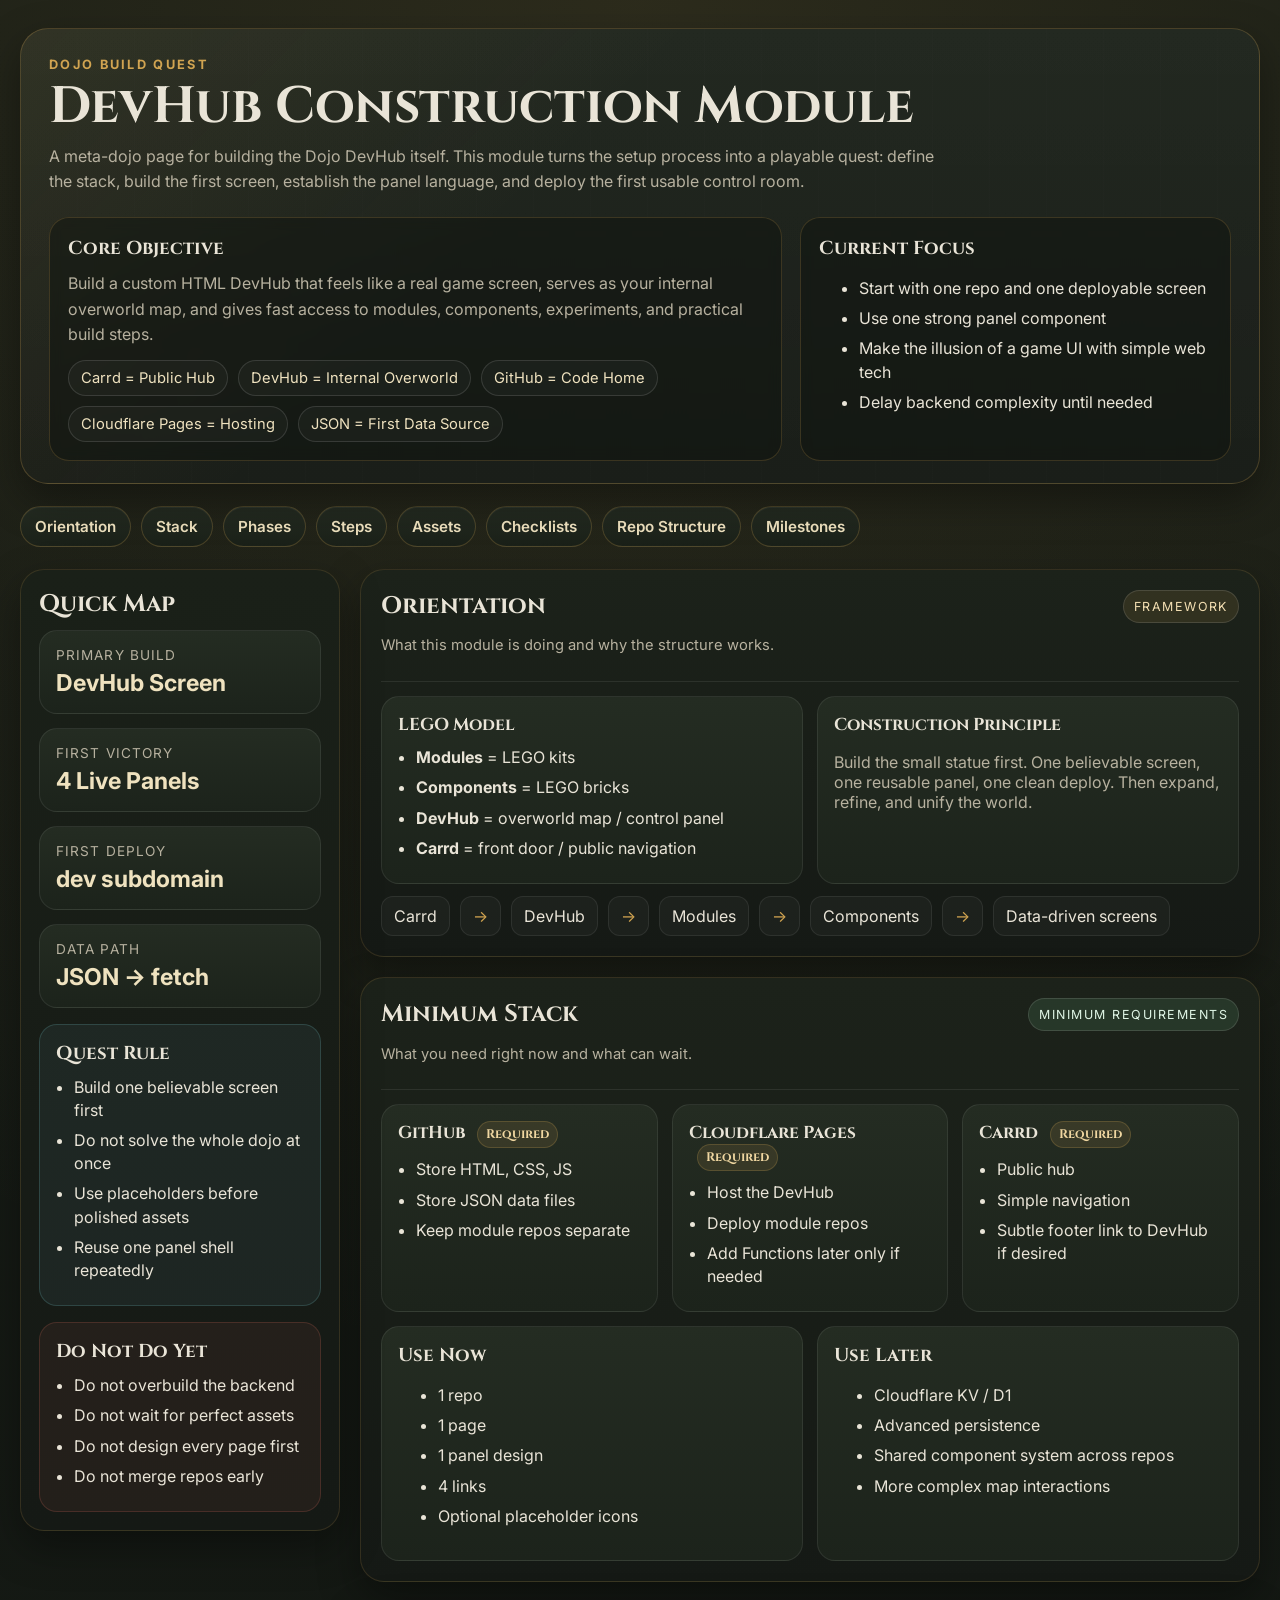
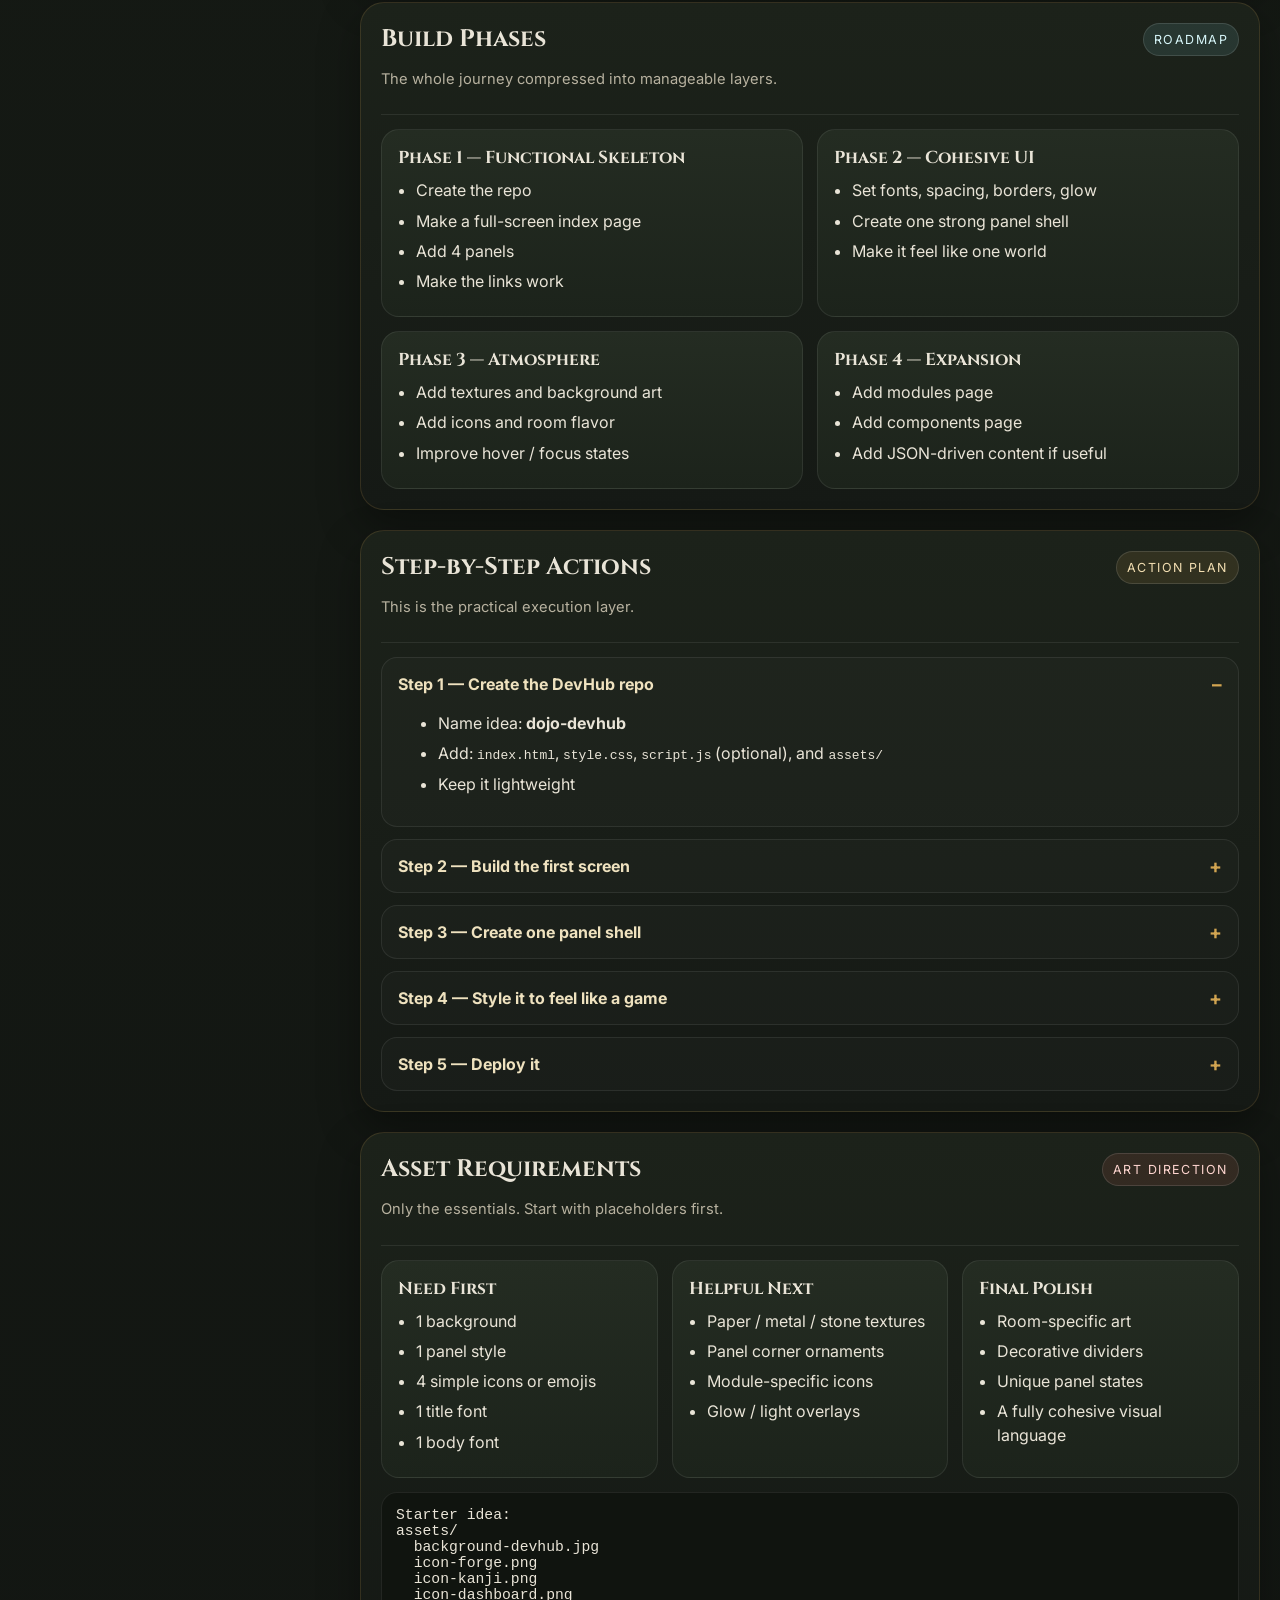
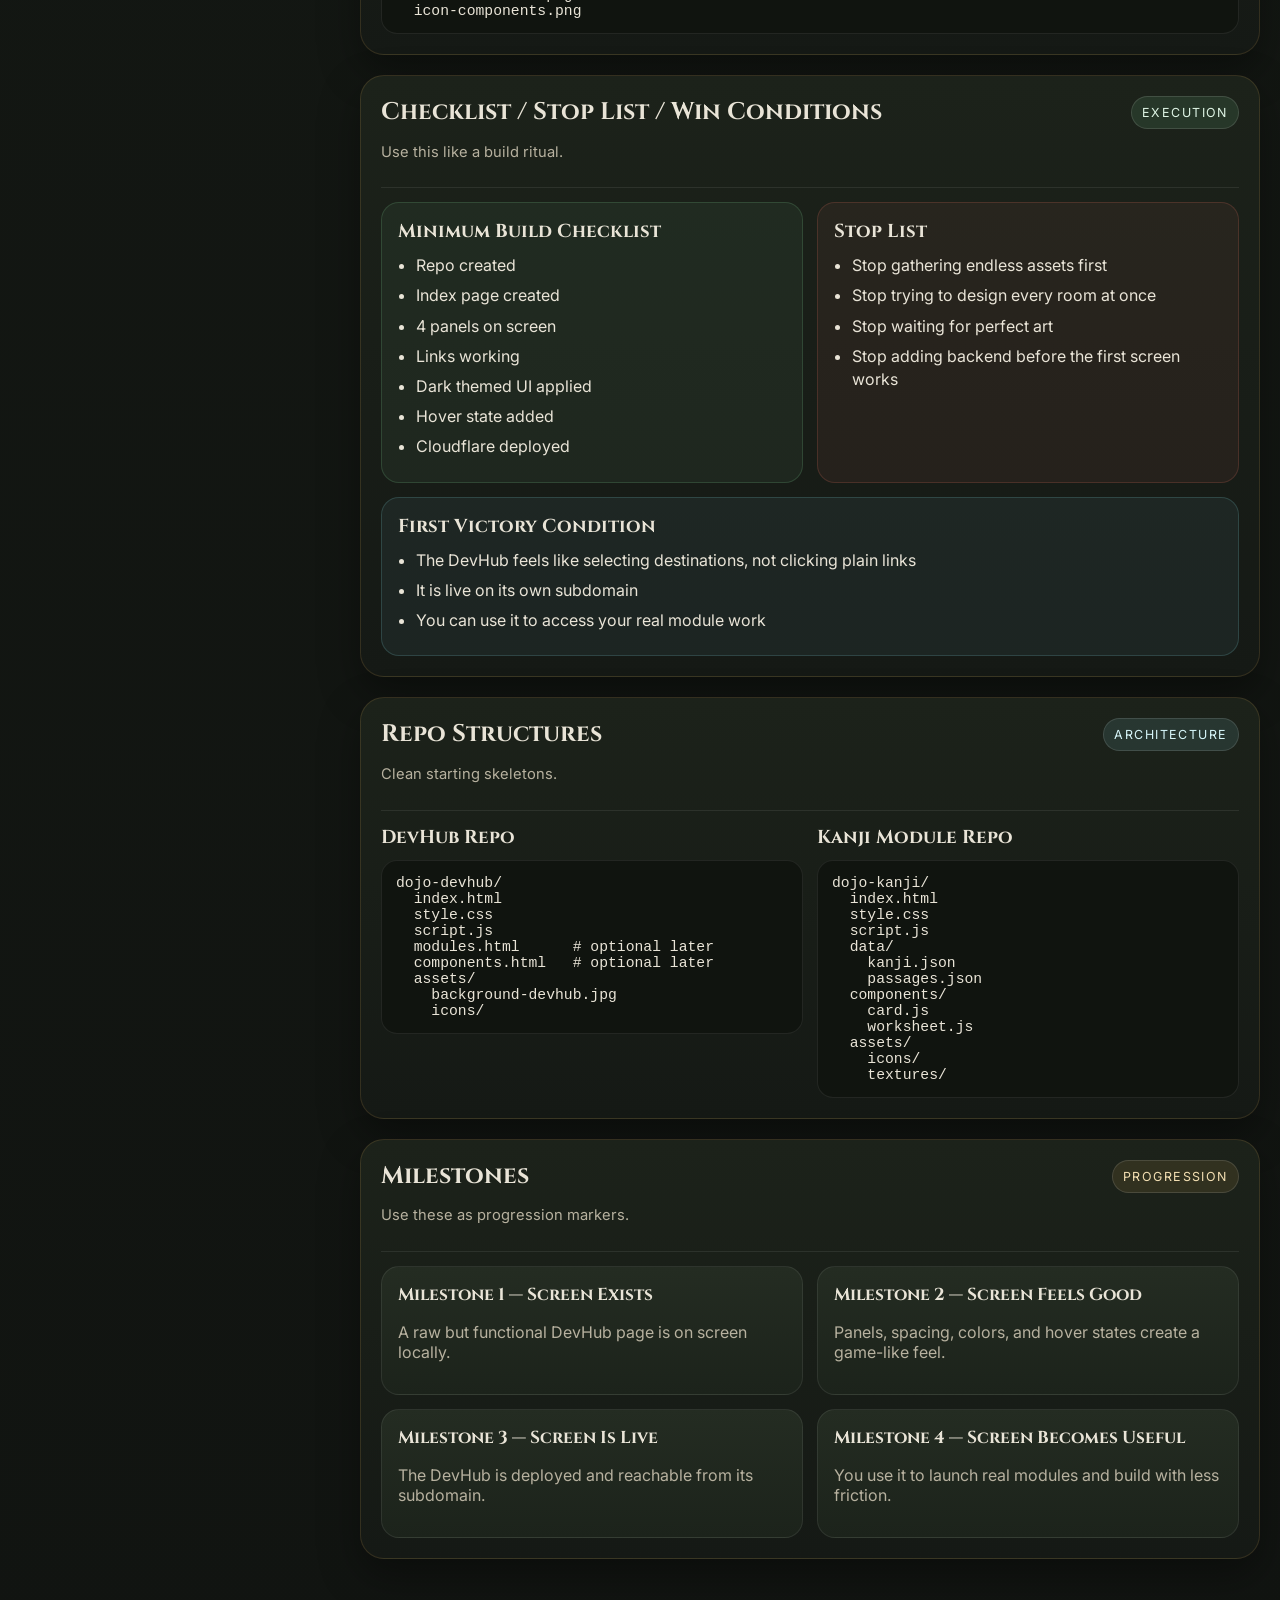
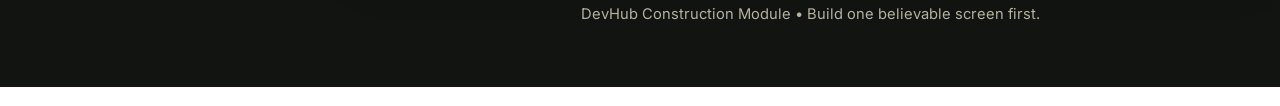
==== construction.html @ 9615971f "Add construction.html file" ====
<!DOCTYPE html>
<html lang="en">
<head>
<meta charset="UTF-8" />
<meta name="viewport" content="width=device-width, initial-scale=1.0" />
<title>Dojo DevHub Quest Module</title>
<link rel="preconnect" href="https://fonts.googleapis.com">
<link rel="preconnect" href="https://fonts.gstatic.com" crossorigin>
<link href="https://fonts.googleapis.com/css2?family=Cinzel:wght@500;700&family=Inter:wght@400;500;600;700&display=swap" rel="stylesheet">
<style>
  :root{
    --bg:#131712;
    --bg2:#1b2119;
    --panel:#20271e;
    --panel-2:#273025;
    --line:#46523f;
    --gold:#d1a451;
    --gold-dim:#8a6a30;
    --moss:#748464;
    --paper:#efe2bf;
    --text:#e9e4d7;
    --muted:#b7b19f;
    --ember:#ffb14d;
    --red:#c76758;
    --green:#6fb37f;
    --cyan:#6fb4bc;
    --shadow: 0 16px 40px rgba(0,0,0,.35);
    --radius:18px;
  }

  *{box-sizing:border-box}
  html,body{margin:0;padding:0;background:
    radial-gradient(circle at top, rgba(209,164,81,.12), transparent 28%),
    linear-gradient(180deg, #161b15 0%, #111411 100%);
    color:var(--text); font-family:Inter,system-ui,sans-serif;
  }

  .wrap{max-width:1300px;margin:0 auto;padding:28px 20px 64px;}
  .hero{
    position:relative; overflow:hidden;
    background:
      linear-gradient(180deg, rgba(255,255,255,.03), rgba(255,255,255,.01)),
      linear-gradient(135deg, rgba(209,164,81,.08), transparent 40%),
      linear-gradient(180deg, #1c221a, #171b16);
    border:1px solid rgba(209,164,81,.25);
    border-radius:28px;
    padding:28px 28px 22px;
    box-shadow:var(--shadow);
    margin-bottom:22px;
  }

  .hero:before{
    content:"";
    position:absolute; inset:0;
    background:
      repeating-linear-gradient(
        90deg,
        transparent 0 56px,
        rgba(255,255,255,.02) 56px 57px
      );
    opacity:.35; pointer-events:none;
  }

  .eyebrow{
    color:var(--gold); font-size:.8rem; letter-spacing:.18em; text-transform:uppercase;
    margin-bottom:8px; font-weight:700;
  }
  h1,h2,h3{font-family:Cinzel,serif; margin:0 0 10px}
  h1{font-size:clamp(2rem,4vw,3.3rem); line-height:1.05}
  .hero p{max-width:900px;color:var(--muted);margin:8px 0 0;line-height:1.6}
  .hero-grid{
    display:grid; grid-template-columns:1.7fr 1fr; gap:18px; margin-top:22px;
  }

  .summary-card,.focus-card{
    background:rgba(15,18,14,.45);
    border:1px solid rgba(209,164,81,.2);
    border-radius:20px;
    padding:18px;
    backdrop-filter: blur(6px);
  }

  .chips{display:flex; flex-wrap:wrap; gap:10px; margin-top:12px}
  .chip{
    border:1px solid rgba(255,255,255,.12);
    background:rgba(255,255,255,.03);
    padding:8px 12px;border-radius:999px;font-size:.92rem;color:var(--paper)
  }

  .topnav{
    display:flex; flex-wrap:wrap; gap:10px; margin-bottom:22px;
  }
  .navbtn{
    border:1px solid rgba(209,164,81,.25);
    background:linear-gradient(180deg, #242b21, #1b2119);
    color:var(--paper); padding:10px 14px; border-radius:999px; text-decoration:none;
    font-weight:600; font-size:.95rem;
    box-shadow:inset 0 1px 0 rgba(255,255,255,.05);
  }
  .navbtn:hover{border-color:rgba(209,164,81,.55); transform:translateY(-1px)}

  .layout{
    display:grid; grid-template-columns:320px 1fr; gap:20px;
  }

  .sidebar, .main-card{
    background:linear-gradient(180deg, #1a2018, #151915);
    border:1px solid rgba(209,164,81,.16);
    border-radius:24px;
    box-shadow:var(--shadow);
  }

  .sidebar{padding:18px; position:sticky; top:18px; height:max-content}
  .main{display:grid; gap:20px}

  .section{
    background:linear-gradient(180deg, #1c221a, #151915);
    border:1px solid rgba(209,164,81,.16);
    border-radius:24px;
    padding:20px;
    box-shadow:var(--shadow);
  }

  .section-head{
    display:flex; justify-content:space-between; align-items:flex-start; gap:12px; margin-bottom:14px;
    border-bottom:1px solid rgba(255,255,255,.08); padding-bottom:12px;
  }

  .muted{color:var(--muted)}
  .small{font-size:.92rem}
  .tag{
    font-size:.78rem; text-transform:uppercase; letter-spacing:.12em;
    border-radius:999px; padding:8px 10px; border:1px solid rgba(255,255,255,.12)
  }
  .tag.green{color:#dff5e5; background:rgba(111,179,127,.15)}
  .tag.gold{color:#f3dfb2; background:rgba(209,164,81,.12)}
  .tag.red{color:#ffd6d0; background:rgba(199,103,88,.14)}
  .tag.cyan{color:#d7f6f9; background:rgba(111,180,188,.14)}

  .stat-grid, .phase-grid, .kit-grid, .two-col{
    display:grid; gap:14px;
  }
  .stat-grid{grid-template-columns:repeat(4,1fr)}
  .phase-grid{grid-template-columns:repeat(2,1fr)}
  .kit-grid{grid-template-columns:repeat(3,1fr)}
  .two-col{grid-template-columns:1fr 1fr}

  .stat, .tile, .kit, .note{
    background:linear-gradient(180deg, #242c22, #1c231b);
    border:1px solid rgba(255,255,255,.08);
    border-radius:18px; padding:16px;
  }

  .stat .label{font-size:.85rem; color:var(--muted); text-transform:uppercase; letter-spacing:.08em}
  .stat .value{font-size:1.45rem; font-weight:700; margin-top:6px; color:var(--paper)}

  .tile h3,.kit h3{font-size:1.08rem; margin-bottom:8px}
  .tile ul,.kit ul,.checklist ul,.stoplist ul,.quest ul{margin:10px 0 0 18px; padding:0}
  li{margin:7px 0; line-height:1.45}
  .badge{
    display:inline-block; font-size:.78rem; margin-left:8px; padding:4px 8px; border-radius:999px;
    background:rgba(209,164,81,.12); border:1px solid rgba(209,164,81,.22); color:#f0d7a1;
  }

  details{
    border:1px solid rgba(255,255,255,.08);
    border-radius:16px; padding:14px 16px; background:rgba(255,255,255,.02)
  }
  details + details{margin-top:12px}
  summary{
    cursor:pointer; list-style:none; font-weight:700; color:var(--paper);
    display:flex; justify-content:space-between; align-items:center;
  }
  summary::-webkit-details-marker{display:none}
  summary:after{
    content:"+";
    color:var(--gold); font-size:1.2rem; font-weight:700;
  }
  details[open] summary:after{content:"–"}

  .path{
    display:flex; flex-wrap:wrap; gap:10px; align-items:center;
    margin-top:12px;
  }
  .path span{
    padding:9px 12px; border-radius:12px; background:rgba(255,255,255,.03);
    border:1px solid rgba(255,255,255,.08)
  }
  .arrow{color:var(--gold)}

  .checklist, .stoplist, .quest{
    border-radius:18px; padding:16px;
  }
  .checklist{background:rgba(111,179,127,.08); border:1px solid rgba(111,179,127,.22)}
  .stoplist{background:rgba(199,103,88,.08); border:1px solid rgba(199,103,88,.22)}
  .quest{background:rgba(111,180,188,.08); border:1px solid rgba(111,180,188,.22)}

  .mono{
    background:#10140f; color:#e9e4d7; border:1px solid rgba(255,255,255,.08); border-radius:16px;
    padding:14px; font-family:ui-monospace, SFMono-Regular, Menlo, monospace; font-size:.92rem; white-space:pre-wrap
  }

  .footer-note{
    text-align:center; color:var(--muted); margin-top:26px; font-size:.92rem
  }

  @media (max-width: 1040px){
    .layout{grid-template-columns:1fr}
    .sidebar{position:relative; top:auto}
    .hero-grid,.phase-grid,.kit-grid,.two-col,.stat-grid{grid-template-columns:1fr}
  }
</style>
</head>
<body>
  <div class="wrap">
    <section class="hero" id="top">
      <div class="eyebrow">Dojo Build Quest</div>
      <h1>DevHub Construction Module</h1>
      <p>
        A meta-dojo page for building the Dojo DevHub itself. This module turns the setup process into a playable quest:
        define the stack, build the first screen, establish the panel language, and deploy the first usable control room.
      </p>

      <div class="hero-grid">
        <div class="summary-card">
          <h3>Core Objective</h3>
          <p class="muted">
            Build a custom HTML DevHub that feels like a real game screen, serves as your internal overworld map,
            and gives fast access to modules, components, experiments, and practical build steps.
          </p>
          <div class="chips">
            <span class="chip">Carrd = Public Hub</span>
            <span class="chip">DevHub = Internal Overworld</span>
            <span class="chip">GitHub = Code Home</span>
            <span class="chip">Cloudflare Pages = Hosting</span>
            <span class="chip">JSON = First Data Source</span>
          </div>
        </div>

        <div class="focus-card">
          <h3>Current Focus</h3>
          <ul>
            <li>Start with one repo and one deployable screen</li>
            <li>Use one strong panel component</li>
            <li>Make the illusion of a game UI with simple web tech</li>
            <li>Delay backend complexity until needed</li>
          </ul>
        </div>
      </div>
    </section>

    <nav class="topnav">
      <a class="navbtn" href="#orientation">Orientation</a>
      <a class="navbtn" href="#stack">Stack</a>
      <a class="navbtn" href="#phases">Phases</a>
      <a class="navbtn" href="#steps">Steps</a>
      <a class="navbtn" href="#assets">Assets</a>
      <a class="navbtn" href="#checklists">Checklists</a>
      <a class="navbtn" href="#structure">Repo Structure</a>
      <a class="navbtn" href="#milestones">Milestones</a>
    </nav>

    <div class="layout">
      <aside class="sidebar">
        <h2>Quick Map</h2>
        <div class="stat-grid" style="grid-template-columns:1fr; margin-top:10px;">
          <div class="stat">
            <div class="label">Primary Build</div>
            <div class="value">DevHub Screen</div>
          </div>
          <div class="stat">
            <div class="label">First Victory</div>
            <div class="value">4 Live Panels</div>
          </div>
          <div class="stat">
            <div class="label">First Deploy</div>
            <div class="value">dev subdomain</div>
          </div>
          <div class="stat">
            <div class="label">Data Path</div>
            <div class="value">JSON → fetch</div>
          </div>
        </div>

        <div class="quest" style="margin-top:16px;">
          <h3>Quest Rule</h3>
          <ul>
            <li>Build one believable screen first</li>
            <li>Do not solve the whole dojo at once</li>
            <li>Use placeholders before polished assets</li>
            <li>Reuse one panel shell repeatedly</li>
          </ul>
        </div>

        <div class="stoplist" style="margin-top:16px;">
          <h3>Do Not Do Yet</h3>
          <ul>
            <li>Do not overbuild the backend</li>
            <li>Do not wait for perfect assets</li>
            <li>Do not design every page first</li>
            <li>Do not merge repos early</li>
          </ul>
        </div>
      </aside>

      <main class="main">
        <section class="section" id="orientation">
          <div class="section-head">
            <div>
              <h2>Orientation</h2>
              <p class="muted small">What this module is doing and why the structure works.</p>
            </div>
            <span class="tag gold">Framework</span>
          </div>

          <div class="two-col">
            <div class="tile">
              <h3>LEGO Model</h3>
              <ul>
                <li><strong>Modules</strong> = LEGO kits</li>
                <li><strong>Components</strong> = LEGO bricks</li>
                <li><strong>DevHub</strong> = overworld map / control panel</li>
                <li><strong>Carrd</strong> = front door / public navigation</li>
              </ul>
            </div>
            <div class="tile">
              <h3>Construction Principle</h3>
              <p class="muted">
                Build the small statue first. One believable screen, one reusable panel, one clean deploy.
                Then expand, refine, and unify the world.
              </p>
            </div>
          </div>

          <div class="path">
            <span>Carrd</span><span class="arrow">→</span>
            <span>DevHub</span><span class="arrow">→</span>
            <span>Modules</span><span class="arrow">→</span>
            <span>Components</span><span class="arrow">→</span>
            <span>Data-driven screens</span>
          </div>
        </section>

        <section class="section" id="stack">
          <div class="section-head">
            <div>
              <h2>Minimum Stack</h2>
              <p class="muted small">What you need right now and what can wait.</p>
            </div>
            <span class="tag green">Minimum Requirements</span>
          </div>

          <div class="kit-grid">
            <div class="kit">
              <h3>GitHub <span class="badge">Required</span></h3>
              <ul>
                <li>Store HTML, CSS, JS</li>
                <li>Store JSON data files</li>
                <li>Keep module repos separate</li>
              </ul>
            </div>
            <div class="kit">
              <h3>Cloudflare Pages <span class="badge">Required</span></h3>
              <ul>
                <li>Host the DevHub</li>
                <li>Deploy module repos</li>
                <li>Add Functions later only if needed</li>
              </ul>
            </div>
            <div class="kit">
              <h3>Carrd <span class="badge">Required</span></h3>
              <ul>
                <li>Public hub</li>
                <li>Simple navigation</li>
                <li>Subtle footer link to DevHub if desired</li>
              </ul>
            </div>
          </div>

          <div class="two-col" style="margin-top:14px;">
            <div class="note">
              <h3>Use Now</h3>
              <ul>
                <li>1 repo</li>
                <li>1 page</li>
                <li>1 panel design</li>
                <li>4 links</li>
                <li>Optional placeholder icons</li>
              </ul>
            </div>
            <div class="note">
              <h3>Use Later</h3>
              <ul>
                <li>Cloudflare KV / D1</li>
                <li>Advanced persistence</li>
                <li>Shared component system across repos</li>
                <li>More complex map interactions</li>
              </ul>
            </div>
          </div>
        </section>

        <section class="section" id="phases">
          <div class="section-head">
            <div>
              <h2>Build Phases</h2>
              <p class="muted small">The whole journey compressed into manageable layers.</p>
            </div>
            <span class="tag cyan">Roadmap</span>
          </div>

          <div class="phase-grid">
            <div class="tile">
              <h3>Phase 1 — Functional Skeleton</h3>
              <ul>
                <li>Create the repo</li>
                <li>Make a full-screen index page</li>
                <li>Add 4 panels</li>
                <li>Make the links work</li>
              </ul>
            </div>
            <div class="tile">
              <h3>Phase 2 — Cohesive UI</h3>
              <ul>
                <li>Set fonts, spacing, borders, glow</li>
                <li>Create one strong panel shell</li>
                <li>Make it feel like one world</li>
              </ul>
            </div>
            <div class="tile">
              <h3>Phase 3 — Atmosphere</h3>
              <ul>
                <li>Add textures and background art</li>
                <li>Add icons and room flavor</li>
                <li>Improve hover / focus states</li>
              </ul>
            </div>
            <div class="tile">
              <h3>Phase 4 — Expansion</h3>
              <ul>
                <li>Add modules page</li>
                <li>Add components page</li>
                <li>Add JSON-driven content if useful</li>
              </ul>
            </div>
          </div>
        </section>

        <section class="section" id="steps">
          <div class="section-head">
            <div>
              <h2>Step-by-Step Actions</h2>
              <p class="muted small">This is the practical execution layer.</p>
            </div>
            <span class="tag gold">Action Plan</span>
          </div>

          <details open>
            <summary>Step 1 — Create the DevHub repo</summary>
            <ul>
              <li>Name idea: <strong>dojo-devhub</strong></li>
              <li>Add: <code>index.html</code>, <code>style.css</code>, <code>script.js</code> (optional), and <code>assets/</code></li>
              <li>Keep it lightweight</li>
            </ul>
          </details>

          <details>
            <summary>Step 2 — Build the first screen</summary>
            <ul>
              <li>Make one full-screen custom HTML page</li>
              <li>Add 4 panels: Forge, Kanji, Components, Dashboard</li>
              <li>Each panel gets: title, subtitle, icon, link</li>
            </ul>
          </details>

          <details>
            <summary>Step 3 — Create one panel shell</summary>
            <ul>
              <li>Decide the panel frame style</li>
              <li>Use that same shell repeatedly</li>
              <li>Vary color and icon, not structure</li>
            </ul>
          </details>

          <details>
            <summary>Step 4 — Style it to feel like a game</summary>
            <ul>
              <li>Dark background</li>
              <li>Contrast with gold / ember highlights</li>
              <li>Border + shadow + hover glow</li>
              <li>Consistent title font and body font</li>
            </ul>
          </details>

          <details>
            <summary>Step 5 — Deploy it</summary>
            <ul>
              <li>Connect repo to Cloudflare Pages</li>
              <li>Point subdomain like <strong>dev.theadhddojo.com</strong></li>
              <li>Use that page as your internal workshop screen</li>
            </ul>
          </details>
        </section>

        <section class="section" id="assets">
          <div class="section-head">
            <div>
              <h2>Asset Requirements</h2>
              <p class="muted small">Only the essentials. Start with placeholders first.</p>
            </div>
            <span class="tag red">Art Direction</span>
          </div>

          <div class="kit-grid">
            <div class="kit">
              <h3>Need First</h3>
              <ul>
                <li>1 background</li>
                <li>1 panel style</li>
                <li>4 simple icons or emojis</li>
                <li>1 title font</li>
                <li>1 body font</li>
              </ul>
            </div>
            <div class="kit">
              <h3>Helpful Next</h3>
              <ul>
                <li>Paper / metal / stone textures</li>
                <li>Panel corner ornaments</li>
                <li>Module-specific icons</li>
                <li>Glow / light overlays</li>
              </ul>
            </div>
            <div class="kit">
              <h3>Final Polish</h3>
              <ul>
                <li>Room-specific art</li>
                <li>Decorative dividers</li>
                <li>Unique panel states</li>
                <li>A fully cohesive visual language</li>
              </ul>
            </div>
          </div>

          <div class="mono" style="margin-top:14px;">Starter idea:
assets/
  background-devhub.jpg
  icon-forge.png
  icon-kanji.png
  icon-dashboard.png
  icon-components.png</div>
        </section>

        <section class="section" id="checklists">
          <div class="section-head">
            <div>
              <h2>Checklist / Stop List / Win Conditions</h2>
              <p class="muted small">Use this like a build ritual.</p>
            </div>
            <span class="tag green">Execution</span>
          </div>

          <div class="two-col">
            <div class="checklist">
              <h3>Minimum Build Checklist</h3>
              <ul>
                <li>Repo created</li>
                <li>Index page created</li>
                <li>4 panels on screen</li>
                <li>Links working</li>
                <li>Dark themed UI applied</li>
                <li>Hover state added</li>
                <li>Cloudflare deployed</li>
              </ul>
            </div>

            <div class="stoplist">
              <h3>Stop List</h3>
              <ul>
                <li>Stop gathering endless assets first</li>
                <li>Stop trying to design every room at once</li>
                <li>Stop waiting for perfect art</li>
                <li>Stop adding backend before the first screen works</li>
              </ul>
            </div>
          </div>

          <div class="quest" style="margin-top:14px;">
            <h3>First Victory Condition</h3>
            <ul>
              <li>The DevHub feels like selecting destinations, not clicking plain links</li>
              <li>It is live on its own subdomain</li>
              <li>You can use it to access your real module work</li>
            </ul>
          </div>
        </section>

        <section class="section" id="structure">
          <div class="section-head">
            <div>
              <h2>Repo Structures</h2>
              <p class="muted small">Clean starting skeletons.</p>
            </div>
            <span class="tag cyan">Architecture</span>
          </div>

          <div class="two-col">
            <div>
              <h3>DevHub Repo</h3>
              <div class="mono">dojo-devhub/
  index.html
  style.css
  script.js
  modules.html      # optional later
  components.html   # optional later
  assets/
    background-devhub.jpg
    icons/</div>
            </div>
            <div>
              <h3>Kanji Module Repo</h3>
              <div class="mono">dojo-kanji/
  index.html
  style.css
  script.js
  data/
    kanji.json
    passages.json
  components/
    card.js
    worksheet.js
  assets/
    icons/
    textures/</div>
            </div>
          </div>
        </section>

        <section class="section" id="milestones">
          <div class="section-head">
            <div>
              <h2>Milestones</h2>
              <p class="muted small">Use these as progression markers.</p>
            </div>
            <span class="tag gold">Progression</span>
          </div>

          <div class="phase-grid">
            <div class="tile">
              <h3>Milestone 1 — Screen Exists</h3>
              <p class="muted">A raw but functional DevHub page is on screen locally.</p>
            </div>
            <div class="tile">
              <h3>Milestone 2 — Screen Feels Good</h3>
              <p class="muted">Panels, spacing, colors, and hover states create a game-like feel.</p>
            </div>
            <div class="tile">
              <h3>Milestone 3 — Screen Is Live</h3>
              <p class="muted">The DevHub is deployed and reachable from its subdomain.</p>
            </div>
            <div class="tile">
              <h3>Milestone 4 — Screen Becomes Useful</h3>
              <p class="muted">You use it to launch real modules and build with less friction.</p>
            </div>
          </div>
        </section>

        <div class="footer-note">
          DevHub Construction Module • Build one believable screen first.
        </div>
      </main>
    </div>
  </div>
</body>
</html>
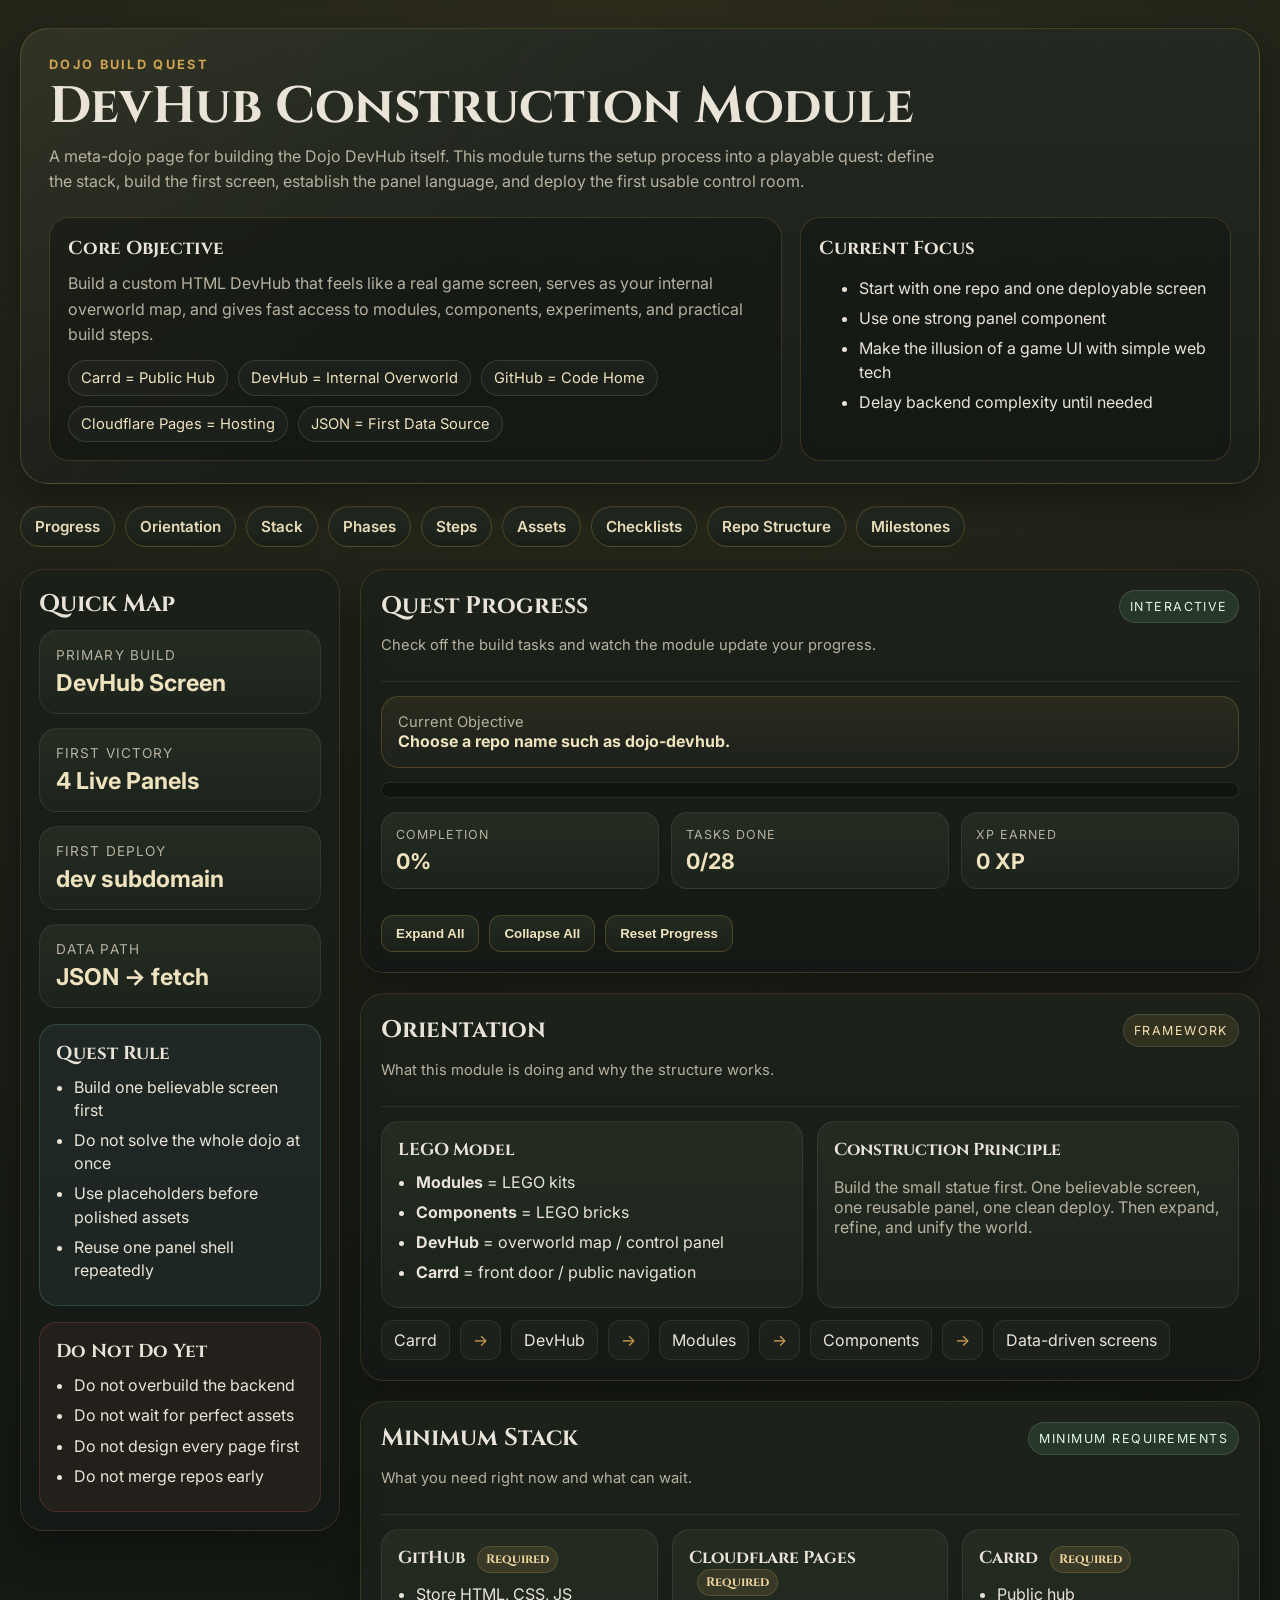
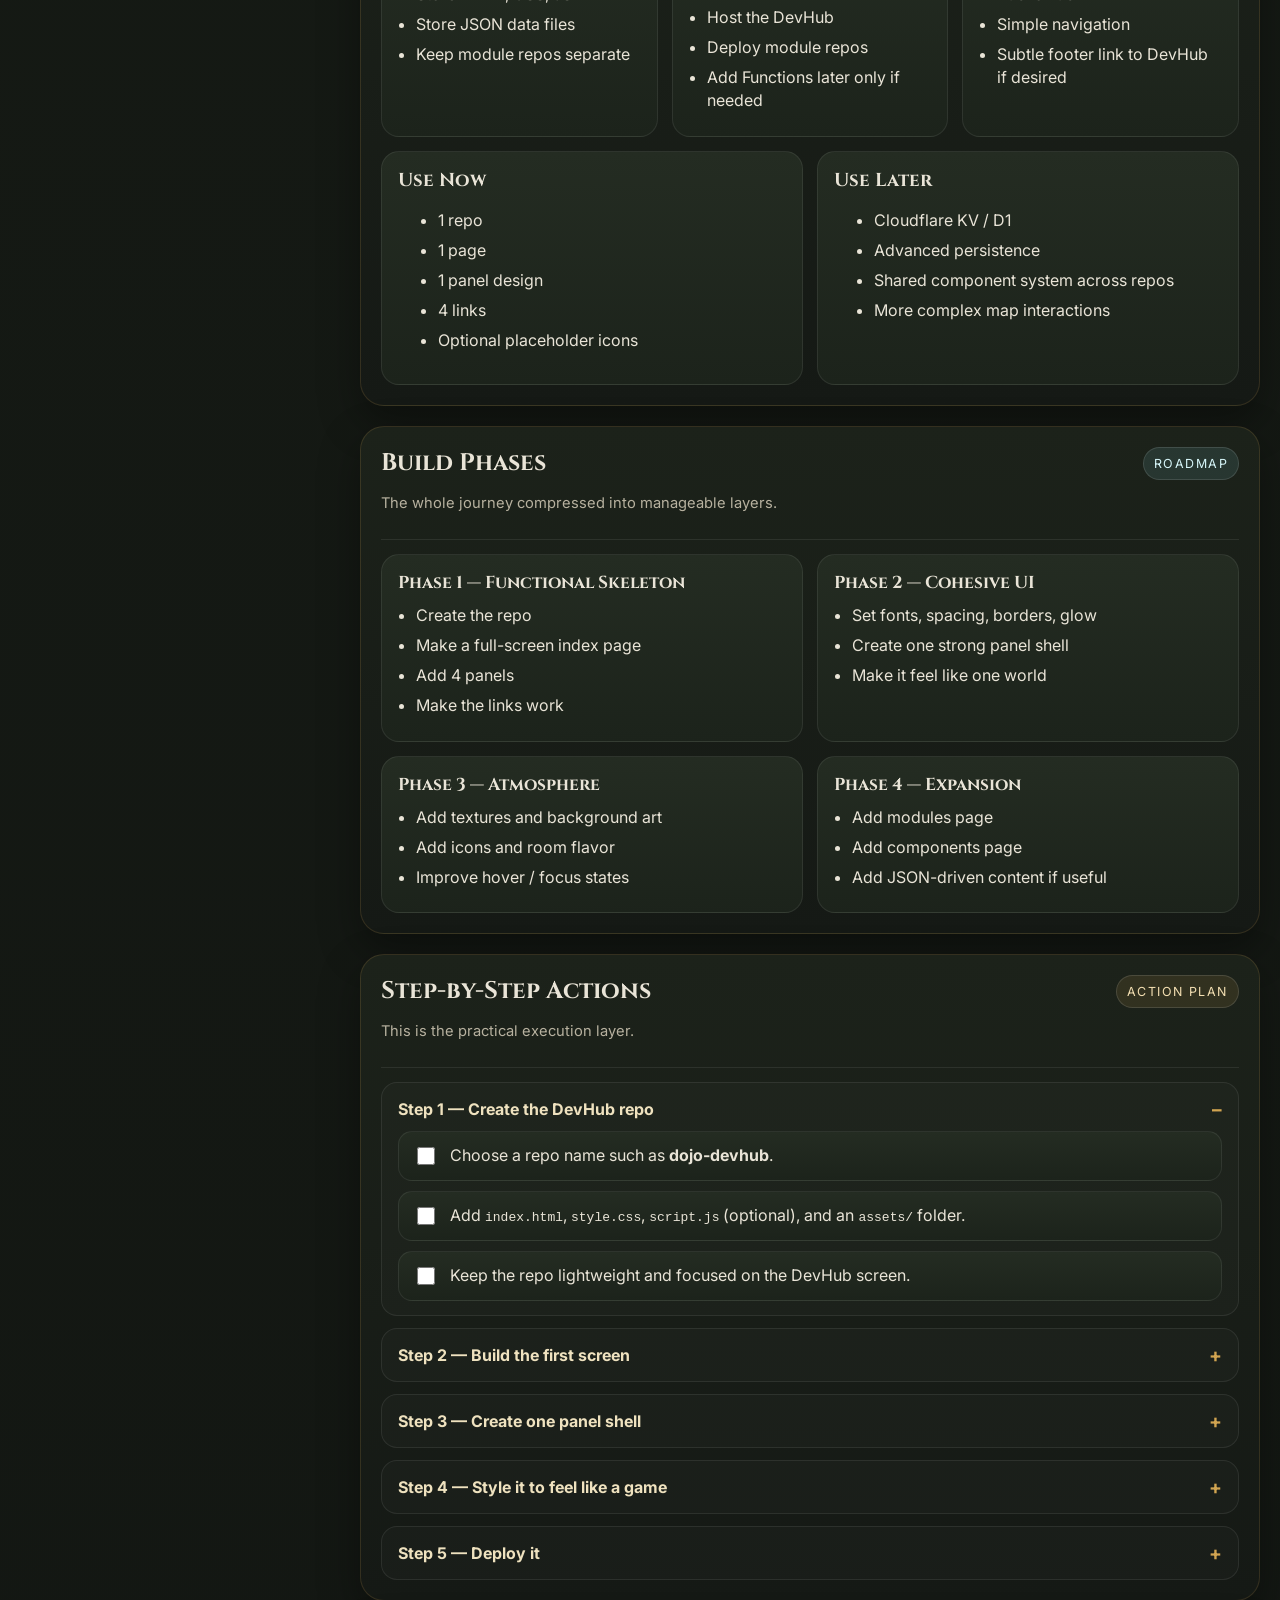
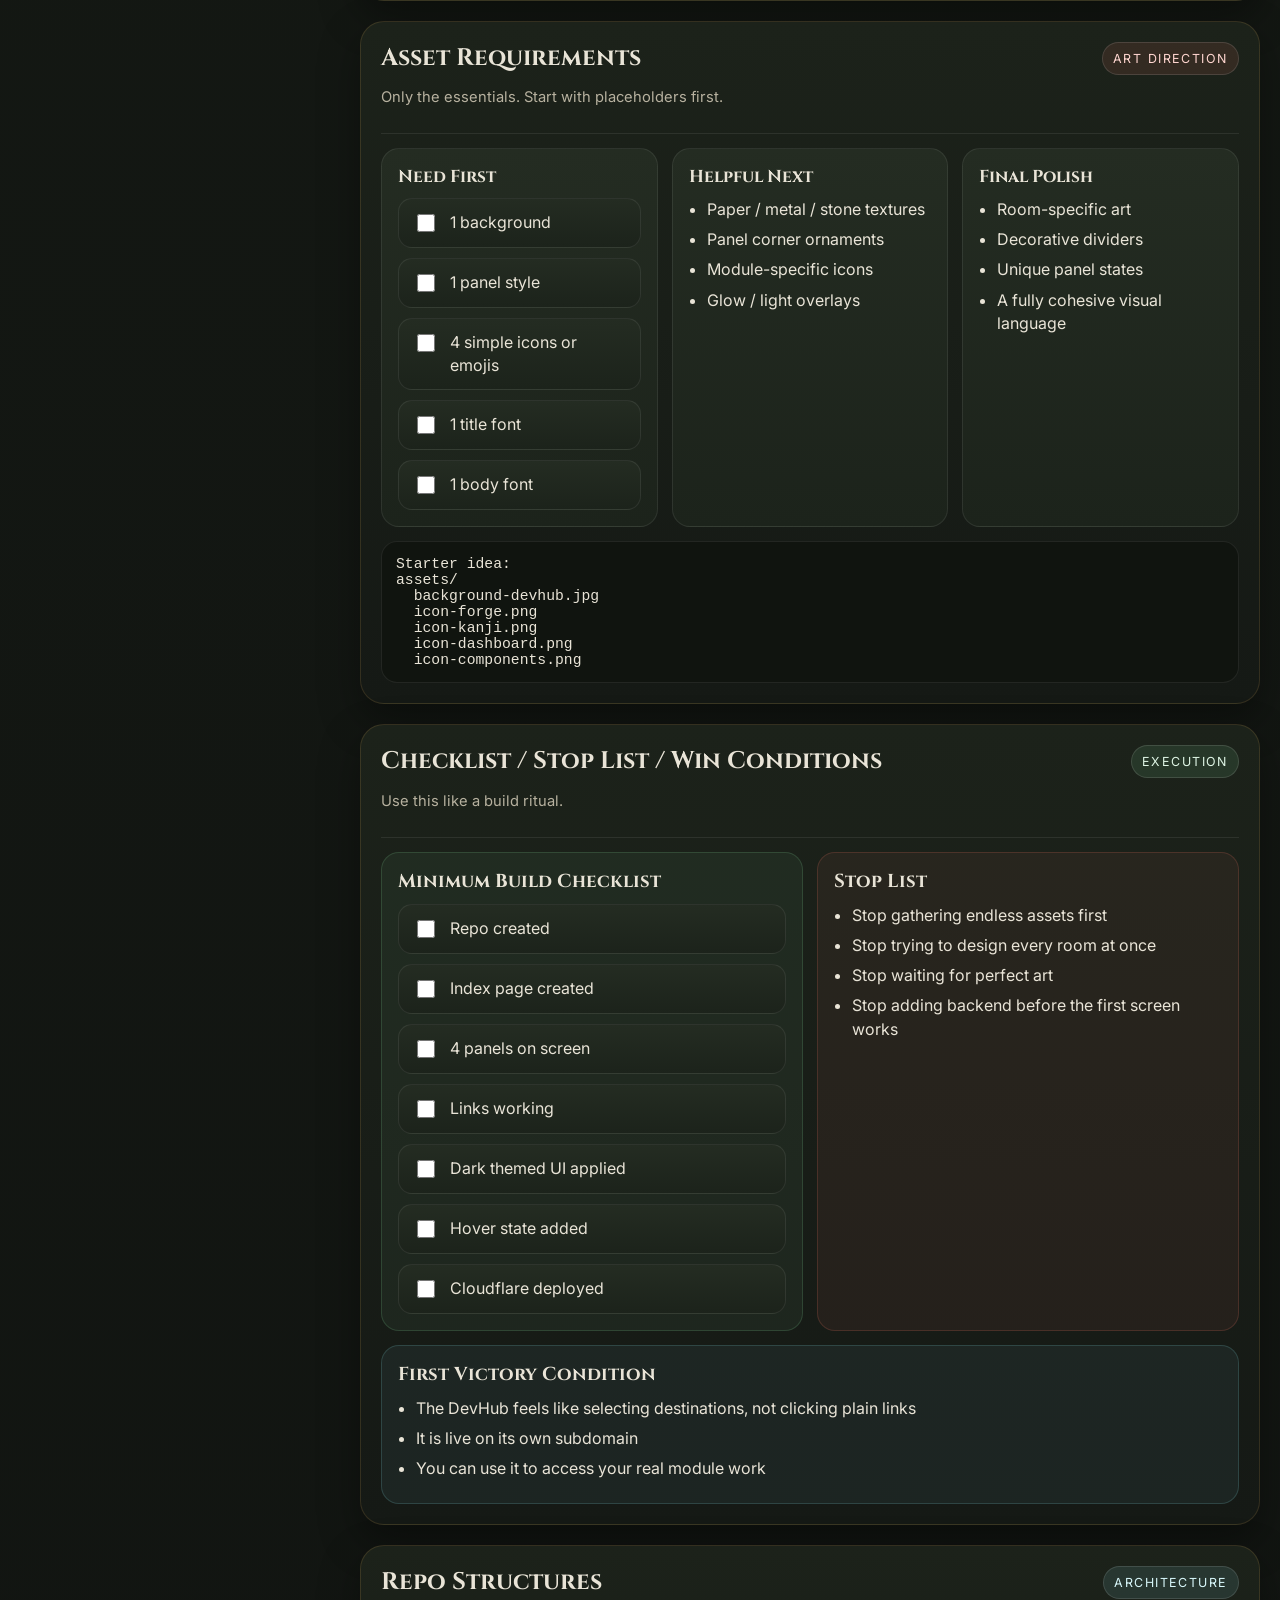
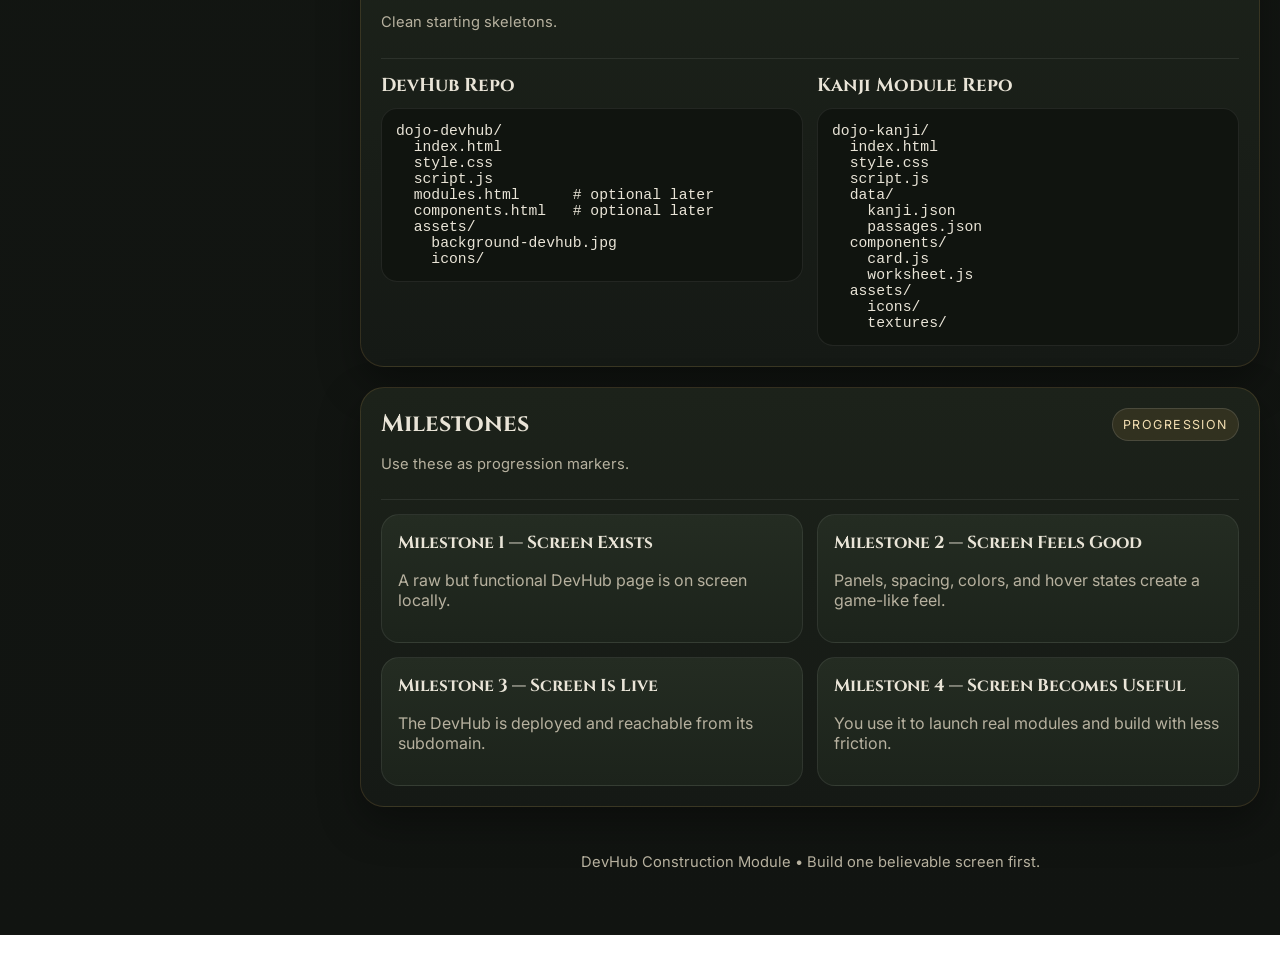
==== commit 1e72fce9: "Refactor CSS and enhance task list functionality" ====
--- a/construction.html
+++ b/construction.html
@@ -29,10 +29,13 @@
   }
 
   *{box-sizing:border-box}
-  html,body{margin:0;padding:0;background:
-    radial-gradient(circle at top, rgba(209,164,81,.12), transparent 28%),
-    linear-gradient(180deg, #161b15 0%, #111411 100%);
-    color:var(--text); font-family:Inter,system-ui,sans-serif;
+  html,body{
+    margin:0;padding:0;
+    background:
+      radial-gradient(circle at top, rgba(209,164,81,.12), transparent 28%),
+      linear-gradient(180deg, #161b15 0%, #111411 100%);
+    color:var(--text);
+    font-family:Inter,system-ui,sans-serif;
   }
 
   .wrap{max-width:1300px;margin:0 auto;padding:28px 20px 64px;}
@@ -200,6 +203,89 @@
     padding:14px; font-family:ui-monospace, SFMono-Regular, Menlo, monospace; font-size:.92rem; white-space:pre-wrap
   }
 
+  .progress-shell{
+    display:grid; gap:14px;
+  }
+  .meter{
+    width:100%; height:16px; background:#10140f; border-radius:999px;
+    border:1px solid rgba(255,255,255,.1); overflow:hidden;
+  }
+  .meter-fill{
+    height:100%; width:0%;
+    background:linear-gradient(90deg, var(--gold), var(--ember));
+    box-shadow:0 0 20px rgba(255,177,77,.35);
+    transition:width .25s ease;
+  }
+  .progress-meta{
+    display:grid; grid-template-columns:repeat(3,1fr); gap:12px;
+  }
+  .progress-box{
+    background:linear-gradient(180deg, #242c22, #1c231b);
+    border:1px solid rgba(255,255,255,.08);
+    border-radius:16px; padding:14px;
+  }
+  .progress-box .label{
+    font-size:.78rem; text-transform:uppercase; letter-spacing:.08em; color:var(--muted);
+  }
+  .progress-box .value{
+    font-size:1.35rem; font-weight:700; color:var(--paper); margin-top:6px;
+  }
+
+  .task-list{
+    display:grid; gap:10px; margin-top:10px;
+  }
+  .task-item{
+    display:flex; align-items:flex-start; gap:12px;
+    padding:12px 14px;
+    background:linear-gradient(180deg, #242c22, #1c231b);
+    border:1px solid rgba(255,255,255,.08);
+    border-radius:14px;
+  }
+  .task-item:hover{
+    border-color:rgba(209,164,81,.28);
+  }
+  .task-item input[type="checkbox"]{
+    margin-top:3px;
+    width:18px; height:18px; accent-color: var(--gold);
+    flex:0 0 auto;
+  }
+  .task-text{
+    line-height:1.45;
+  }
+  .task-item.done{
+    opacity:.72;
+  }
+  .task-item.done .task-text{
+    text-decoration:line-through;
+    color:var(--muted);
+  }
+
+  .current-objective{
+    border:1px solid rgba(209,164,81,.24);
+    background:linear-gradient(180deg, rgba(209,164,81,.09), rgba(255,255,255,.02));
+    border-radius:18px; padding:16px;
+  }
+  .current-objective strong{
+    color:var(--paper);
+  }
+
+  .button-row{
+    display:flex; flex-wrap:wrap; gap:10px; margin-top:12px;
+  }
+  .action-btn{
+    border:1px solid rgba(209,164,81,.25);
+    background:linear-gradient(180deg, #242b21, #1b2119);
+    color:var(--paper);
+    padding:10px 14px;
+    border-radius:12px;
+    font-weight:600;
+    cursor:pointer;
+  }
+  .action-btn:hover{
+    border-color:rgba(209,164,81,.55);
+    transform:translateY(-1px);
+  }
+
   .footer-note{
     text-align:center; color:var(--muted); margin-top:26px; font-size:.92rem
   }
@@ -207,7 +293,7 @@
   @media (max-width: 1040px){
     .layout{grid-template-columns:1fr}
     .sidebar{position:relative; top:auto}
-    .hero-grid,.phase-grid,.kit-grid,.two-col,.stat-grid{grid-template-columns:1fr}
+    .hero-grid,.phase-grid,.kit-grid,.two-col,.stat-grid,.progress-meta{grid-template-columns:1fr}
   }
 </style>
 </head>
@@ -250,6 +336,7 @@
     </section>
 
     <nav class="topnav">
+      <a class="navbtn" href="#progress">Progress</a>
       <a class="navbtn" href="#orientation">Orientation</a>
       <a class="navbtn" href="#stack">Stack</a>
       <a class="navbtn" href="#phases">Phases</a>
@@ -304,6 +391,48 @@
       </aside>
 
       <main class="main">
+        <section class="section" id="progress">
+          <div class="section-head">
+            <div>
+              <h2>Quest Progress</h2>
+              <p class="muted small">Check off the build tasks and watch the module update your progress.</p>
+            </div>
+            <span class="tag green">Interactive</span>
+          </div>
+
+          <div class="progress-shell">
+            <div class="current-objective">
+              <div class="small muted">Current Objective</div>
+              <div id="currentObjective"><strong>Start the quest by completing the first unchecked task.</strong></div>
+            </div>
+
+            <div class="meter">
+              <div class="meter-fill" id="meterFill"></div>
+            </div>
+
+            <div class="progress-meta">
+              <div class="progress-box">
+                <div class="label">Completion</div>
+                <div class="value" id="completionPct">0%</div>
+              </div>
+              <div class="progress-box">
+                <div class="label">Tasks Done</div>
+                <div class="value"><span id="tasksDone">0</span>/<span id="tasksTotal">0</span></div>
+              </div>
+              <div class="progress-box">
+                <div class="label">XP Earned</div>
+                <div class="value" id="xpEarned">0 XP</div>
+              </div>
+            </div>
+
+            <div class="button-row">
+              <button class="action-btn" id="expandAllBtn" type="button">Expand All</button>
+              <button class="action-btn" id="collapseAllBtn" type="button">Collapse All</button>
+              <button class="action-btn" id="resetBtn" type="button">Reset Progress</button>
+            </div>
+          </div>
+        </section>
+
         <section class="section" id="orientation">
           <div class="section-head">
             <div>
@@ -457,48 +586,48 @@
 
           <details open>
             <summary>Step 1 — Create the DevHub repo</summary>
-            <ul>
-              <li>Name idea: <strong>dojo-devhub</strong></li>
-              <li>Add: <code>index.html</code>, <code>style.css</code>, <code>script.js</code> (optional), and <code>assets/</code></li>
-              <li>Keep it lightweight</li>
-            </ul>
+            <div class="task-list">
+              <label class="task-item"><input type="checkbox" data-task="repo-name"><span class="task-text">Choose a repo name such as <strong>dojo-devhub</strong>.</span></label>
+              <label class="task-item"><input type="checkbox" data-task="repo-files"><span class="task-text">Add <code>index.html</code>, <code>style.css</code>, <code>script.js</code> (optional), and an <code>assets/</code> folder.</span></label>
+              <label class="task-item"><input type="checkbox" data-task="repo-light"><span class="task-text">Keep the repo lightweight and focused on the DevHub screen.</span></label>
+            </div>
           </details>
 
           <details>
             <summary>Step 2 — Build the first screen</summary>
-            <ul>
-              <li>Make one full-screen custom HTML page</li>
-              <li>Add 4 panels: Forge, Kanji, Components, Dashboard</li>
-              <li>Each panel gets: title, subtitle, icon, link</li>
-            </ul>
+            <div class="task-list">
+              <label class="task-item"><input type="checkbox" data-task="screen-full"><span class="task-text">Make one full-screen custom HTML page.</span></label>
+              <label class="task-item"><input type="checkbox" data-task="screen-panels"><span class="task-text">Add 4 panels: Forge, Kanji, Components, Dashboard.</span></label>
+              <label class="task-item"><input type="checkbox" data-task="screen-parts"><span class="task-text">Give each panel a title, subtitle, icon, and link.</span></label>
+            </div>
           </details>
 
           <details>
             <summary>Step 3 — Create one panel shell</summary>
-            <ul>
-              <li>Decide the panel frame style</li>
-              <li>Use that same shell repeatedly</li>
-              <li>Vary color and icon, not structure</li>
-            </ul>
+            <div class="task-list">
+              <label class="task-item"><input type="checkbox" data-task="panel-style"><span class="task-text">Decide the panel frame style.</span></label>
+              <label class="task-item"><input type="checkbox" data-task="panel-repeat"><span class="task-text">Reuse that same shell repeatedly.</span></label>
+              <label class="task-item"><input type="checkbox" data-task="panel-vary"><span class="task-text">Vary color and icon, not structure.</span></label>
+            </div>
           </details>
 
           <details>
             <summary>Step 4 — Style it to feel like a game</summary>
-            <ul>
-              <li>Dark background</li>
-              <li>Contrast with gold / ember highlights</li>
-              <li>Border + shadow + hover glow</li>
-              <li>Consistent title font and body font</li>
-            </ul>
+            <div class="task-list">
+              <label class="task-item"><input type="checkbox" data-task="style-bg"><span class="task-text">Use a dark background.</span></label>
+              <label class="task-item"><input type="checkbox" data-task="style-accent"><span class="task-text">Use gold or ember highlights for contrast.</span></label>
+              <label class="task-item"><input type="checkbox" data-task="style-hover"><span class="task-text">Add border, shadow, and hover glow.</span></label>
+              <label class="task-item"><input type="checkbox" data-task="style-fonts"><span class="task-text">Choose a consistent title font and body font.</span></label>
+            </div>
           </details>
 
           <details>
             <summary>Step 5 — Deploy it</summary>
-            <ul>
-              <li>Connect repo to Cloudflare Pages</li>
-              <li>Point subdomain like <strong>dev.theadhddojo.com</strong></li>
-              <li>Use that page as your internal workshop screen</li>
-            </ul>
+            <div class="task-list">
+              <label class="task-item"><input type="checkbox" data-task="deploy-cf"><span class="task-text">Connect the repo to Cloudflare Pages.</span></label>
+              <label class="task-item"><input type="checkbox" data-task="deploy-subdomain"><span class="task-text">Point a subdomain such as <strong>dev.theadhddojo.com</strong>.</span></label>
+              <label class="task-item"><input type="checkbox" data-task="deploy-use"><span class="task-text">Use that page as your internal workshop screen.</span></label>
+            </div>
           </details>
         </section>
 
@@ -514,13 +643,13 @@
           <div class="kit-grid">
             <div class="kit">
               <h3>Need First</h3>
-              <ul>
-                <li>1 background</li>
-                <li>1 panel style</li>
-                <li>4 simple icons or emojis</li>
-                <li>1 title font</li>
-                <li>1 body font</li>
-              </ul>
+              <div class="task-list">
+                <label class="task-item"><input type="checkbox" data-task="asset-bg"><span class="task-text">1 background</span></label>
+                <label class="task-item"><input type="checkbox" data-task="asset-panel"><span class="task-text">1 panel style</span></label>
+                <label class="task-item"><input type="checkbox" data-task="asset-icons"><span class="task-text">4 simple icons or emojis</span></label>
+                <label class="task-item"><input type="checkbox" data-task="asset-title-font"><span class="task-text">1 title font</span></label>
+                <label class="task-item"><input type="checkbox" data-task="asset-body-font"><span class="task-text">1 body font</span></label>
+              </div>
             </div>
             <div class="kit">
               <h3>Helpful Next</h3>
@@ -563,15 +692,15 @@
           <div class="two-col">
             <div class="checklist">
               <h3>Minimum Build Checklist</h3>
-              <ul>
-                <li>Repo created</li>
-                <li>Index page created</li>
-                <li>4 panels on screen</li>
-                <li>Links working</li>
-                <li>Dark themed UI applied</li>
-                <li>Hover state added</li>
-                <li>Cloudflare deployed</li>
-              </ul>
+              <div class="task-list">
+                <label class="task-item"><input type="checkbox" data-task="check-repo"><span class="task-text">Repo created</span></label>
+                <label class="task-item"><input type="checkbox" data-task="check-index"><span class="task-text">Index page created</span></label>
+                <label class="task-item"><input type="checkbox" data-task="check-panels"><span class="task-text">4 panels on screen</span></label>
+                <label class="task-item"><input type="checkbox" data-task="check-links"><span class="task-text">Links working</span></label>
+                <label class="task-item"><input type="checkbox" data-task="check-theme"><span class="task-text">Dark themed UI applied</span></label>
+                <label class="task-item"><input type="checkbox" data-task="check-hover"><span class="task-text">Hover state added</span></label>
+                <label class="task-item"><input type="checkbox" data-task="check-live"><span class="task-text">Cloudflare deployed</span></label>
+              </div>
             </div>
 
             <div class="stoplist">
@@ -671,5 +800,102 @@
       </main>
     </div>
   </div>
+
+<script>
+(function(){
+  const STORAGE_KEY = 'dojo-devhub-construction-progress-v1';
+  const checkboxes = Array.from(document.querySelectorAll('input[type="checkbox"][data-task]'));
+  const meterFill = document.getElementById('meterFill');
+  const completionPct = document.getElementById('completionPct');
+  const tasksDone = document.getElementById('tasksDone');
+  const tasksTotal = document.getElementById('tasksTotal');
+  const xpEarned = document.getElementById('xpEarned');
+  const currentObjective = document.getElementById('currentObjective');
+  const resetBtn = document.getElementById('resetBtn');
+  const expandAllBtn = document.getElementById('expandAllBtn');
+  const collapseAllBtn = document.getElementById('collapseAllBtn');
+  const detailsEls = Array.from(document.querySelectorAll('details'));
+
+  function loadState(){
+    try{
+      return JSON.parse(localStorage.getItem(STORAGE_KEY) || '{}');
+    }catch(e){
+      return {};
+    }
+  }
+
+  function saveState(state){
+    localStorage.setItem(STORAGE_KEY, JSON.stringify(state));
+  }
+
+  function applyState(){
+    const state = loadState();
+    checkboxes.forEach(cb => {
+      cb.checked = Boolean(state[cb.dataset.task]);
+    });
+  }
+
+  function getNextUnchecked(){
+    const next = checkboxes.find(cb => !cb.checked);
+    if(!next) return null;
+    const text = next.closest('.task-item')?.querySelector('.task-text')?.innerText?.trim() || 'Finish the next task.';
+    return text;
+  }
+
+  function updateTaskStyles(){
+    checkboxes.forEach(cb => {
+      const item = cb.closest('.task-item');
+      if(item){
+        item.classList.toggle('done', cb.checked);
+      }
+    });
+  }
+
+  function updateProgress(){
+    const done = checkboxes.filter(cb => cb.checked).length;
+    const total = checkboxes.length;
+    const pct = total ? Math.round((done / total) * 100) : 0;
+    const xp = done * 10;
+
+    tasksDone.textContent = done;
+    tasksTotal.textContent = total;
+    completionPct.textContent = pct + '%';
+    xpEarned.textContent = xp + ' XP';
+    meterFill.style.width = pct + '%';
+
+    const next = getNextUnchecked();
+    currentObjective.innerHTML = next
+      ? '<strong>' + next.replace(/</g, '&lt;').replace(/>/g, '&gt;') + '</strong>'
+      : '<strong>Quest complete.</strong> The DevHub construction checklist is fully cleared.';
+    updateTaskStyles();
+  }
+
+  checkboxes.forEach(cb => {
+    cb.addEventListener('change', () => {
+      const state = loadState();
+      state[cb.dataset.task] = cb.checked;
+      saveState(state);
+      updateProgress();
+    });
+  });
+
+  resetBtn.addEventListener('click', () => {
+    localStorage.removeItem(STORAGE_KEY);
+    checkboxes.forEach(cb => cb.checked = false);
+    updateProgress();
+  });
+
+  expandAllBtn.addEventListener('click', () => {
+    detailsEls.forEach(d => d.open = true);
+  });
+
+  collapseAllBtn.addEventListener('click', () => {
+    detailsEls.forEach(d => d.open = false);
+  });
+
+  applyState();
+  updateProgress();
+})();
+</script>
 </body>
 </html>
